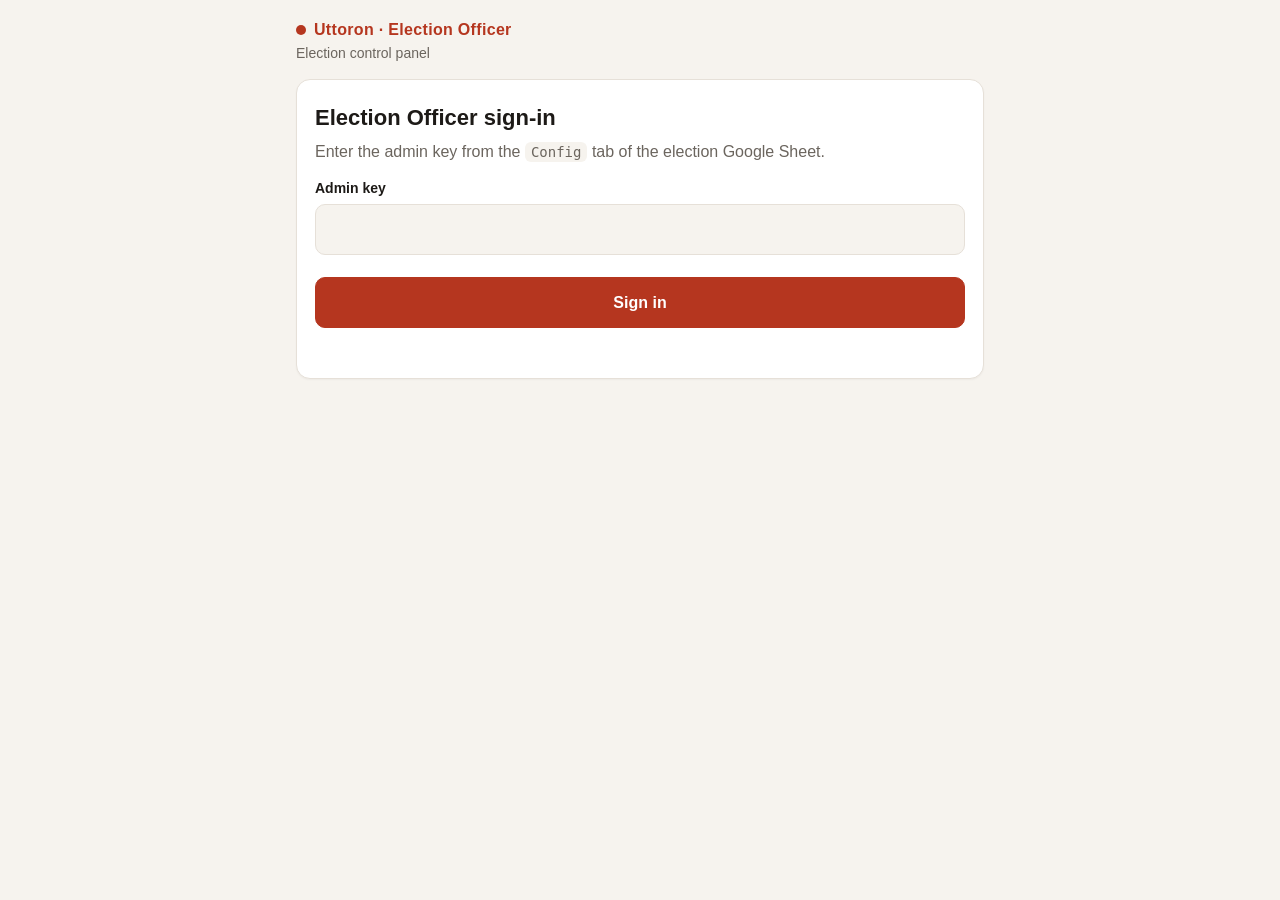
==== admin.html @ 101d29fc "Uttoron GBM election app: GitHub Pages front end + Apps Script backend Co-Authored-By: Claude Fable " ====
<!doctype html>
<html lang="en">
<head>
<meta charset="utf-8">
<meta name="viewport" content="width=device-width, initial-scale=1">
<meta name="robots" content="noindex">
<title>Uttoron Election — Election Officer</title>
<link rel="stylesheet" href="styles.css">
</head>
<body>
<header class="top">
  <div class="brand"><span class="dot"></span> Uttoron · Election Officer</div>
  <div class="title" id="electionName">Election control panel</div>
</header>

<main class="wrap">

  <section id="login" class="card">
    <h1>Election Officer sign-in</h1>
    <p class="muted">Enter the admin key from the <code>Config</code> tab of the election Google Sheet.</p>
    <form id="loginForm">
      <label>Admin key <input type="password" id="adminKey" autocomplete="current-password" required></label>
      <button class="btn primary" type="submit">Sign in</button>
      <div class="error" id="loginError" role="alert"></div>
    </form>
  </section>

  <section id="panel" class="card hidden">
    <div class="row" style="justify-content:space-between">
      <h1 style="margin:0">Live results</h1>
      <span id="openPill" class="pill closed">—</span>
    </div>
    <p class="muted small" id="updated"></p>

    <div class="grid">
      <div class="stat"><div class="n" id="ballots">0</div><div class="l">ballots cast</div></div>
      <div class="stat"><div class="n" id="eligible">0</div><div class="l">eligible emails</div></div>
      <div class="stat"><div class="n" id="turnout">0%</div><div class="l">turnout</div></div>
      <div class="stat"><div class="n" id="seats">26</div><div class="l">seats (X)</div></div>
    </div>

    <div class="row">
      <button class="btn ok" id="openBtn">Open voting</button>
      <button class="btn danger" id="closeBtn">Close voting</button>
      <button class="btn" id="refreshBtn">Refresh</button>
      <label style="margin:0;display:flex;align-items:center;gap:6px;font-weight:500"><input type="checkbox" id="auto" checked style="width:auto"> auto-refresh (10s)</label>
    </div>
    <div class="error" id="panelError" role="alert"></div>

    <div id="tieNotice" class="notice hidden">⚠ Tie at the cutoff — the candidates highlighted in yellow have the same vote count as the last winning seat. The Election Officer must resolve this (by-laws: all disputes resolved by the Election Office).</div>

    <table>
      <thead><tr><th>#</th><th>Candidate</th><th style="width:40%"></th><th class="num">Votes</th></tr></thead>
      <tbody id="rows"></tbody>
    </table>

    <div class="sec">
      <h2>Paper trail</h2>
      <p class="muted small">Every ballot is a row in the <code>Votes</code> tab of the Google Sheet (timestamp, email, choices, receipt). Download the tally shown above as CSV for the minutes.</p>
      <div class="row">
        <button class="btn" id="csvBtn">Download results CSV</button>
        <button class="btn" id="printBtn">Print results</button>
      </div>
    </div>

    <div class="sec">
      <h2>Before the meeting: voter codes</h2>
      <p class="muted small">Fill the <code>Voters</code> tab (email, name, membership), then generate one-time codes. Download the CSV for a mail merge, or let the script email them (Gmail limit ≈100/day on personal accounts, ≈1500/day on Workspace — use the CSV + mail merge for 1000 members).</p>
      <div class="row">
        <button class="btn" id="genBtn">Generate missing codes</button>
        <button class="btn" id="codesBtn">Download codes CSV</button>
        <button class="btn" id="sendBtn">Email codes via script</button>
      </div>
      <div class="notice ok hidden" id="codeNotice"></div>
    </div>
  </section>
</main>

<script src="config.js"></script>
<script src="mock-api.js"></script>
<script src="api.js"></script>
<script>
(function () {
  const $ = id => document.getElementById(id);
  let adminKey = sessionStorage.getItem('adminKey') || '';
  let last = null, timer = null;

  function err(id, msg) { $(id).textContent = msg || ''; }
  async function admin(action, extra) { return API.call(action, Object.assign({ adminKey }, extra || {})); }

  async function refresh() {
    try {
      const r = await admin('results');
      last = r; render(r); err('panelError', '');
      $('login').classList.add('hidden'); $('panel').classList.remove('hidden');
      sessionStorage.setItem('adminKey', adminKey);
    } catch (e) {
      if (/admin key/i.test(e.message)) { sessionStorage.removeItem('adminKey'); $('panel').classList.add('hidden'); $('login').classList.remove('hidden'); err('loginError', e.message); }
      else err('panelError', e.message);
    }
  }

  function render(r) {
    $('electionName').textContent = r.electionName;
    $('ballots').textContent = r.ballots; $('eligible').textContent = r.eligible; $('seats').textContent = r.seats;
    $('turnout').textContent = r.eligible ? Math.round(100 * r.ballots / r.eligible) + '%' : '—';
    $('openPill').textContent = r.open ? 'Voting OPEN' : 'Voting CLOSED';
    $('openPill').className = 'pill ' + (r.open ? 'open' : 'closed');
    $('openBtn').disabled = r.open; $('closeBtn').disabled = !r.open;
    $('updated').textContent = 'Updated ' + new Date(r.generatedAt).toLocaleTimeString();
    $('tieNotice').classList.toggle('hidden', !r.tieAtCutoff);

    const max = Math.max(1, ...r.ranked.map(x => x.votes));
    const cutVotes = r.ranked[r.seats - 1] ? r.ranked[r.seats - 1].votes : -1;
    const tb = $('rows'); tb.innerHTML = '';
    r.ranked.forEach((c, i) => {
      const tr = document.createElement('tr');
      const win = i < r.seats;
      if (win) tr.classList.add('win');
      if (r.tieAtCutoff && c.votes === cutVotes) tr.classList.add('tie');
      if (i === r.seats - 1) tr.classList.add('cut');
      tr.innerHTML = `<td>${i + 1}</td><td></td><td><div class="bar"><span style="width:${100 * c.votes / max}%"></span></div></td><td class="num">${c.votes}</td>`;
      tr.children[1].textContent = c.name + (win ? ' ✓' : '');
      tb.appendChild(tr);
    });
  }

  $('loginForm').addEventListener('submit', e => { e.preventDefault(); adminKey = $('adminKey').value.trim(); err('loginError', ''); refresh(); });
  $('refreshBtn').addEventListener('click', refresh);
  $('openBtn').addEventListener('click', async () => { if (confirm('Open voting now?')) { await admin('setOpen', { open: true }).catch(e => err('panelError', e.message)); refresh(); } });
  $('closeBtn').addEventListener('click', async () => { if (confirm('Close voting? Members will no longer be able to submit ballots.')) { await admin('setOpen', { open: false }).catch(e => err('panelError', e.message)); refresh(); } });
  $('printBtn').addEventListener('click', () => window.print());

  function download(name, text) {
    const a = document.createElement('a'); a.href = URL.createObjectURL(new Blob([text], { type: 'text/csv' })); a.download = name; a.click();
  }
  $('csvBtn').addEventListener('click', () => {
    if (!last) return;
    const lines = [`"${last.electionName}"`, `Generated,${last.generatedAt}`, `Ballots,${last.ballots}`, `Eligible,${last.eligible}`, `Seats,${last.seats}`, '', 'Rank,Candidate,Votes,Elected'];
    last.ranked.forEach((c, i) => lines.push(`${i + 1},"${c.name.replace(/"/g, '""')}",${c.votes},${i < last.seats ? 'YES' : ''}`));
    download('uttoron-election-results.csv', lines.join('\n'));
  });
  $('genBtn').addEventListener('click', async () => {
    try { const r = await admin('generateCodes'); note(`Generated ${r.generated} new code(s).`); } catch (e) { err('panelError', e.message); }
  });
  $('codesBtn').addEventListener('click', async () => {
    try { const r = await admin('codesCsv'); download('uttoron-voter-codes.csv', r.csv); } catch (e) { err('panelError', e.message); }
  });
  $('sendBtn').addEventListener('click', async () => {
    if (!confirm('Email every voter their code now? Subject to your Gmail daily sending limit.')) return;
    try {
      const siteUrl = location.origin + location.pathname.replace(/admin\.html$/, '');
      const r = await admin('sendCodes', { siteUrl });
      note(`Sent ${r.sent}, skipped ${r.skipped}. Remaining daily quota: ${r.remainingQuota}.`);
    } catch (e) { err('panelError', e.message); }
  });
  function note(msg) { const n = $('codeNotice'); n.textContent = msg; n.classList.remove('hidden'); }

  function schedule() { clearInterval(timer); if ($('auto').checked) timer = setInterval(() => { if (!$('panel').classList.contains('hidden')) refresh(); }, 10000); }
  $('auto').addEventListener('change', schedule); schedule();

  if (adminKey) refresh();
})();
</script>
</body>
</html>
---- styles.css ----
:root {
  --bg: #f6f3ee;
  --card: #ffffff;
  --ink: #1d1a17;
  --muted: #6b655e;
  --line: #e6e0d8;
  --accent: #b5361f;        /* Uttoron red */
  --accent-ink: #ffffff;
  --accent-soft: #fbe9e4;
  --ok: #2e7d4f;
  --ok-soft: #e4f3ea;
  --warn: #9a6b00;
  --warn-soft: #fff4d6;
  --radius: 14px;
}
@media (prefers-color-scheme: dark) {
  :root {
    --bg: #15130f; --card: #1f1c18; --ink: #f3efe9; --muted: #a79f95; --line: #332e28;
    --accent: #e0553a; --accent-soft: #3a1f19; --ok: #5fc48a; --ok-soft: #173424; --warn: #e4b24a; --warn-soft: #3a2f12;
  }
}
* { box-sizing: border-box; }
html, body { margin: 0; padding: 0; }
body {
  background: var(--bg); color: var(--ink);
  font: 16px/1.45 -apple-system, BlinkMacSystemFont, "Segoe UI", Roboto, Helvetica, Arial, sans-serif;
  -webkit-font-smoothing: antialiased;
}
.hidden { display: none !important; }
.muted { color: var(--muted); }
.small { font-size: 14px; }
.center { text-align: center; }

.top { padding: 18px 16px 6px; max-width: 720px; margin: 0 auto; }
.brand { font-weight: 700; letter-spacing: .02em; display: flex; align-items: center; gap: 8px; color: var(--accent); }
.dot { width: 10px; height: 10px; border-radius: 50%; background: var(--accent); display: inline-block; }
.title { font-size: 14px; color: var(--muted); margin-top: 2px; }

.wrap { max-width: 720px; margin: 0 auto; padding: 10px 16px 40px; }
.card { background: var(--card); border: 1px solid var(--line); border-radius: var(--radius); padding: 22px 18px; box-shadow: 0 1px 2px rgba(0,0,0,.04); }
.card h1 { font-size: 22px; margin: 0 0 6px; }
.card p { margin: 6px 0 14px; }

label { display: block; font-weight: 600; font-size: 14px; margin: 14px 0 6px; }
input[type=email], input[type=text], input[type=search], input[type=password] {
  width: 100%; font: inherit; font-size: 17px; padding: 12px 14px; border: 1px solid var(--line); border-radius: 10px;
  background: var(--bg); color: var(--ink); margin-top: 6px;
}
input:focus { outline: 2px solid var(--accent); outline-offset: 1px; border-color: transparent; }
input.code { text-transform: uppercase; letter-spacing: .2em; font-family: ui-monospace, Menlo, monospace; }

.btn {
  font: inherit; font-weight: 600; font-size: 16px; padding: 13px 18px; border-radius: 10px; cursor: pointer;
  border: 1px solid var(--line); background: var(--card); color: var(--ink); width: 100%; margin-top: 16px;
}
.btn.primary { background: var(--accent); color: var(--accent-ink); border-color: var(--accent); }
.btn:disabled { opacity: .45; cursor: not-allowed; }
.btn.danger { background: #8a1f10; color: #fff; border-color: #8a1f10; }
.btn.ok { background: var(--ok); color: #fff; border-color: var(--ok); }
.link { background: none; border: none; color: var(--accent); font: inherit; font-weight: 600; cursor: pointer; padding: 6px 8px; }
.actions { display: flex; gap: 10px; }
.actions .btn { flex: 1; }

.error { color: var(--accent); font-weight: 600; min-height: 1.2em; margin-top: 10px; font-size: 15px; }
.status { margin-top: 14px; }
.pill { display: inline-block; padding: 5px 11px; border-radius: 999px; font-size: 13px; font-weight: 700; }
.pill.open { background: var(--ok-soft); color: var(--ok); }
.pill.closed { background: var(--warn-soft); color: var(--warn); }

.voter-line { font-size: 14px; color: var(--muted); margin-bottom: 8px; }
.voter-line b { color: var(--ink); }

.sticky-counter {
  position: sticky; top: 0; z-index: 5; display: flex; align-items: center; justify-content: space-between;
  background: var(--card); border: 1px solid var(--line); border-radius: 10px; padding: 10px 12px; margin: 10px 0;
}
.sticky-counter.full { background: var(--ok-soft); border-color: var(--ok); }
.counter { font-weight: 700; font-size: 18px; }
.search { margin: 4px 0 10px; }

.cands { list-style: none; padding: 0; margin: 0; display: grid; gap: 8px; }
@media (min-width: 560px) { .cands { grid-template-columns: 1fr 1fr; } }
.cand {
  display: flex; align-items: center; gap: 12px; padding: 12px 14px; border: 1px solid var(--line); border-radius: 10px;
  cursor: pointer; user-select: none; background: var(--card); transition: background .12s, border-color .12s, opacity .12s;
}
.cand:hover { border-color: var(--accent); }
.cand .box { width: 22px; height: 22px; border-radius: 6px; border: 2px solid var(--muted); flex: none; display: grid; place-items: center; color: #fff; font-weight: 800; font-size: 14px; }
.cand.on { background: var(--accent-soft); border-color: var(--accent); }
.cand.on .box { background: var(--accent); border-color: var(--accent); }
.cand.on .box::after { content: "✓"; }
.cand.dim { opacity: .5; }
.cand-text { display: flex; flex-direction: column; }
.cand-name { font-weight: 600; }
.cand-note { font-size: 13px; color: var(--muted); }

.review-list { padding-left: 22px; margin: 8px 0 10px; columns: 1; }
@media (min-width: 560px) { .review-list { columns: 2; } }
.review-list li { padding: 4px 0; break-inside: avoid; }

.check { width: 64px; height: 64px; border-radius: 50%; background: var(--ok-soft); color: var(--ok); font-size: 34px; display: grid; place-items: center; margin: 6px auto 12px; font-weight: 800; }
.receipt { font-family: ui-monospace, Menlo, monospace; font-size: 30px; letter-spacing: .25em; font-weight: 800; margin: 2px 0 10px; }

.foot { text-align: center; color: var(--muted); font-size: 13px; padding: 0 16px 30px; max-width: 720px; margin: 0 auto; }

/* ---- admin ---- */
.grid { display: grid; gap: 12px; grid-template-columns: repeat(auto-fit, minmax(140px, 1fr)); margin: 12px 0; }
.stat { background: var(--bg); border: 1px solid var(--line); border-radius: 10px; padding: 12px 14px; }
.stat .n { font-size: 26px; font-weight: 800; }
.stat .l { font-size: 13px; color: var(--muted); }
table { width: 100%; border-collapse: collapse; margin-top: 10px; font-size: 15px; }
th, td { text-align: left; padding: 8px 10px; border-bottom: 1px solid var(--line); }
th { font-size: 13px; color: var(--muted); font-weight: 600; }
tr.win td { background: var(--ok-soft); }
tr.cut td { border-bottom: 3px solid var(--accent); }
tr.tie td { background: var(--warn-soft); }
td.num { text-align: right; font-variant-numeric: tabular-nums; font-weight: 700; }
.bar { height: 6px; background: var(--line); border-radius: 3px; overflow: hidden; }
.bar > span { display: block; height: 100%; background: var(--accent); }
.row { display: flex; gap: 10px; flex-wrap: wrap; align-items: center; }
.row .btn { width: auto; margin-top: 0; }
.notice { padding: 10px 12px; border-radius: 10px; background: var(--warn-soft); color: var(--warn); font-weight: 600; margin: 10px 0; }
.notice.ok { background: var(--ok-soft); color: var(--ok); }
.sec { margin-top: 22px; padding-top: 16px; border-top: 1px solid var(--line); }
.sec h2 { font-size: 17px; margin: 0 0 6px; }
code { background: var(--bg); padding: 2px 6px; border-radius: 6px; font-size: 14px; }
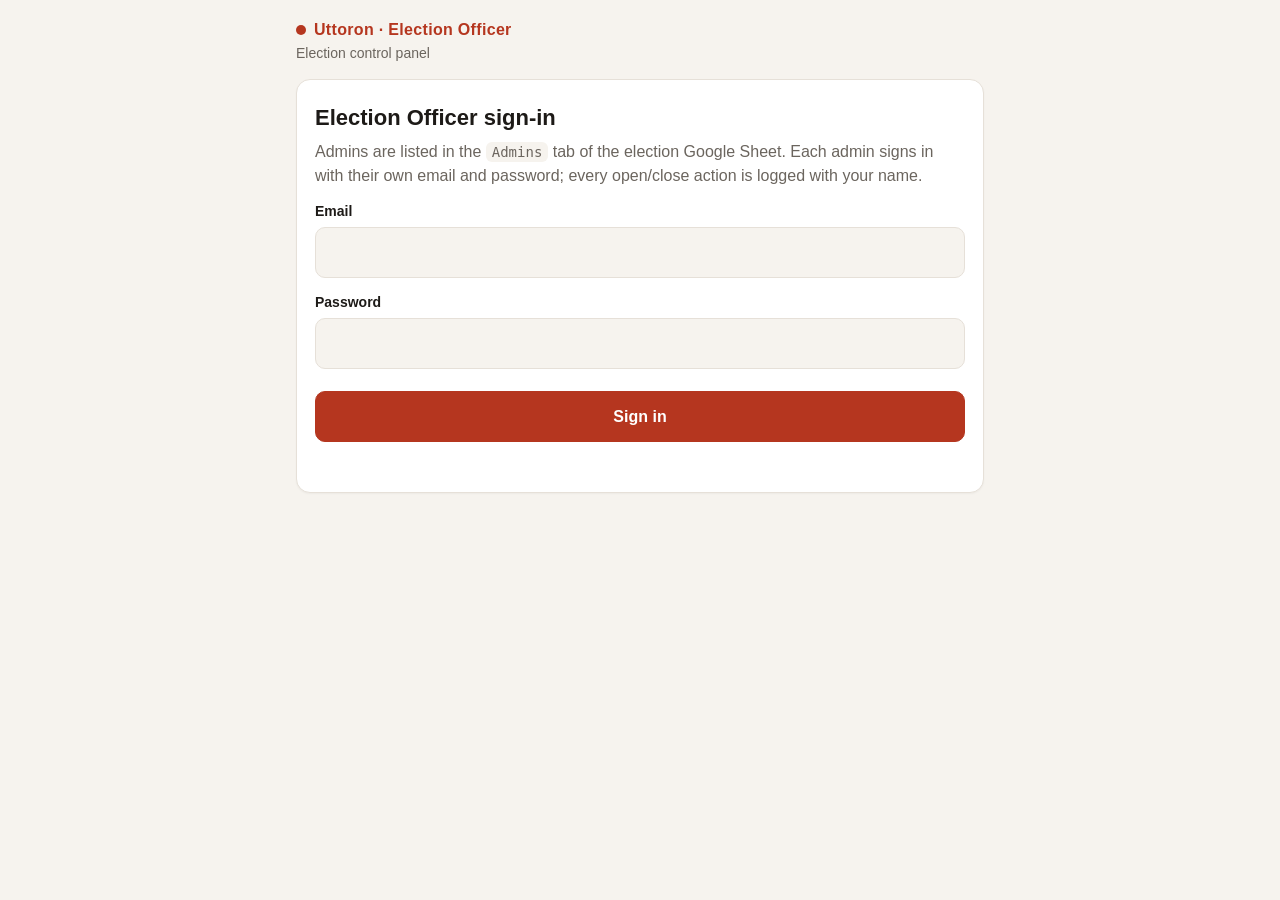
==== commit 900cc35c: "Per-admin login (Admins tab + session tokens); 10s closing countdown on voter screens Co-Authored-By" ====
--- a/admin.html
+++ b/admin.html
@@ -17,9 +17,10 @@
 
   <section id="login" class="card">
     <h1>Election Officer sign-in</h1>
-    <p class="muted">Enter the admin key from the <code>Config</code> tab of the election Google Sheet.</p>
+    <p class="muted">Admins are listed in the <code>Admins</code> tab of the election Google Sheet. Each admin signs in with their own email and password; every open/close action is logged with your name.</p>
     <form id="loginForm">
-      <label>Admin key <input type="password" id="adminKey" autocomplete="current-password" required></label>
+      <label>Email <input type="email" id="adminEmail" autocomplete="username" required></label>
+      <label>Password <input type="password" id="adminPassword" autocomplete="current-password" required></label>
       <button class="btn primary" type="submit">Sign in</button>
       <div class="error" id="loginError" role="alert"></div>
     </form>
@@ -28,8 +29,9 @@
   <section id="panel" class="card hidden">
     <div class="row" style="justify-content:space-between">
       <h1 style="margin:0">Live results</h1>
-      <span id="openPill" class="pill closed">—</span>
-    </div>
+      <div class="row"><span id="openPill" class="pill closed">—</span> <span class="muted small" id="whoami"></span> <button class="link" id="logoutBtn">Sign out</button></div>
+    </div>
+    <div class="notice hidden" id="closingNotice">Closing voting — voters see a countdown: <b id="adminCd">10</b></div>
     <p class="muted small" id="updated"></p>
 
     <div class="grid">
@@ -82,22 +84,40 @@
 <script>
 (function () {
   const $ = id => document.getElementById(id);
-  let adminKey = sessionStorage.getItem('adminKey') || '';
-  let last = null, timer = null;
+  let token = sessionStorage.getItem('adminToken') || '';
+  let adminName = sessionStorage.getItem('adminName') || '';
+  let last = null, timer = null, cdTimer = null;
 
   function err(id, msg) { $(id).textContent = msg || ''; }
-  async function admin(action, extra) { return API.call(action, Object.assign({ adminKey }, extra || {})); }
+  async function admin(action, extra) { return API.call(action, Object.assign({ token }, extra || {})); }
+  function showLogin(msg) {
+    token = ''; sessionStorage.removeItem('adminToken'); sessionStorage.removeItem('adminName');
+    $('panel').classList.add('hidden'); $('login').classList.remove('hidden'); err('loginError', msg || '');
+  }
 
   async function refresh() {
     try {
       const r = await admin('results');
       last = r; render(r); err('panelError', '');
       $('login').classList.add('hidden'); $('panel').classList.remove('hidden');
-      sessionStorage.setItem('adminKey', adminKey);
+      $('whoami').textContent = adminName ? 'Signed in as ' + adminName : '';
     } catch (e) {
-      if (/admin key/i.test(e.message)) { sessionStorage.removeItem('adminKey'); $('panel').classList.add('hidden'); $('login').classList.remove('hidden'); err('loginError', e.message); }
+      if (e.data && e.data.authRequired) showLogin(e.message);
       else err('panelError', e.message);
     }
+  }
+
+  // Mirror of the voters' countdown so the Officer knows when the window has actually shut.
+  function trackClose(closeAt) {
+    clearInterval(cdTimer);
+    if (!closeAt) { $('closingNotice').classList.add('hidden'); return; }
+    $('closingNotice').classList.remove('hidden');
+    const tick = () => {
+      const left = Math.ceil((closeAt - Date.now()) / 1000);
+      if (left <= 0) { clearInterval(cdTimer); $('closingNotice').classList.add('hidden'); refresh(); return; }
+      $('adminCd').textContent = Math.min(left, 10) + (left > 10 ? ' (starting…)' : '');
+    };
+    tick(); cdTimer = setInterval(tick, 250);
   }
 
   function render(r) {
@@ -106,7 +126,9 @@
     $('turnout').textContent = r.eligible ? Math.round(100 * r.ballots / r.eligible) + '%' : '—';
     $('openPill').textContent = r.open ? 'Voting OPEN' : 'Voting CLOSED';
     $('openPill').className = 'pill ' + (r.open ? 'open' : 'closed');
-    $('openBtn').disabled = r.open; $('closeBtn').disabled = !r.open;
+    $('openBtn').disabled = r.open; $('closeBtn').disabled = !r.open || !!r.closeAt;
+    if (r.open && r.closeAt && !cdTimer) trackClose(r.closeAt);
+    if (!r.open) trackClose(null);
     $('updated').textContent = 'Updated ' + new Date(r.generatedAt).toLocaleTimeString();
     $('tieNotice').classList.toggle('hidden', !r.tieAtCutoff);
 
@@ -125,10 +147,25 @@
     });
   }
 
-  $('loginForm').addEventListener('submit', e => { e.preventDefault(); adminKey = $('adminKey').value.trim(); err('loginError', ''); refresh(); });
+  $('loginForm').addEventListener('submit', async e => {
+    e.preventDefault(); err('loginError', '');
+    try {
+      const r = await API.call('adminLogin', { email: $('adminEmail').value.trim(), password: $('adminPassword').value });
+      token = r.token; adminName = r.name || r.email;
+      sessionStorage.setItem('adminToken', token); sessionStorage.setItem('adminName', adminName);
+      $('adminPassword').value = '';
+      refresh();
+    } catch (e2) { err('loginError', e2.message); }
+  });
+  $('logoutBtn').addEventListener('click', async () => { try { await admin('adminLogout'); } catch (e) {} showLogin(''); });
   $('refreshBtn').addEventListener('click', refresh);
   $('openBtn').addEventListener('click', async () => { if (confirm('Open voting now?')) { await admin('setOpen', { open: true }).catch(e => err('panelError', e.message)); refresh(); } });
-  $('closeBtn').addEventListener('click', async () => { if (confirm('Close voting? Members will no longer be able to submit ballots.')) { await admin('setOpen', { open: false }).catch(e => err('panelError', e.message)); refresh(); } });
+  $('closeBtn').addEventListener('click', async () => {
+    if (!confirm('Close voting? Voters will see a 10-second countdown, then no more ballots are accepted.')) return;
+    try { const r = await admin('setOpen', { open: false }); trackClose(r.closeAt); $('closeBtn').disabled = true; }
+    catch (e) { err('panelError', e.message); }
+    refresh();
+  });
   $('printBtn').addEventListener('click', () => window.print());
 
   function download(name, text) {
@@ -159,7 +196,7 @@
   function schedule() { clearInterval(timer); if ($('auto').checked) timer = setInterval(() => { if (!$('panel').classList.contains('hidden')) refresh(); }, 10000); }
   $('auto').addEventListener('change', schedule); schedule();
 
-  if (adminKey) refresh();
+  if (token) refresh();
 })();
 </script>
 </body>
--- a/styles.css
+++ b/styles.css
@@ -124,3 +124,12 @@
 .sec { margin-top: 22px; padding-top: 16px; border-top: 1px solid var(--line); }
 .sec h2 { font-size: 17px; margin: 0 0 6px; }
 code { background: var(--bg); padding: 2px 6px; border-radius: 6px; font-size: 14px; }
+
+/* ---- closing countdown overlay ---- */
+.overlay { position: fixed; inset: 0; z-index: 50; background: rgba(20, 16, 12, .72); display: grid; place-items: center; padding: 16px; backdrop-filter: blur(2px); }
+.overlay-card { background: var(--card); border-radius: var(--radius); padding: 26px 22px; text-align: center; max-width: 420px; width: 100%; box-shadow: 0 20px 60px rgba(0,0,0,.35); }
+.overlay-title { font-weight: 800; font-size: 20px; color: var(--accent); letter-spacing: .02em; }
+.big-num { font-size: 120px; line-height: 1; font-weight: 900; font-variant-numeric: tabular-nums; margin: 10px 0 6px; color: var(--ink); animation: pulse 1s ease-in-out infinite; }
+.big-num.urgent { color: var(--accent); }
+@keyframes pulse { 0% { transform: scale(1); } 50% { transform: scale(1.06); } 100% { transform: scale(1); } }
+.overlay .btn { margin-top: 14px; }
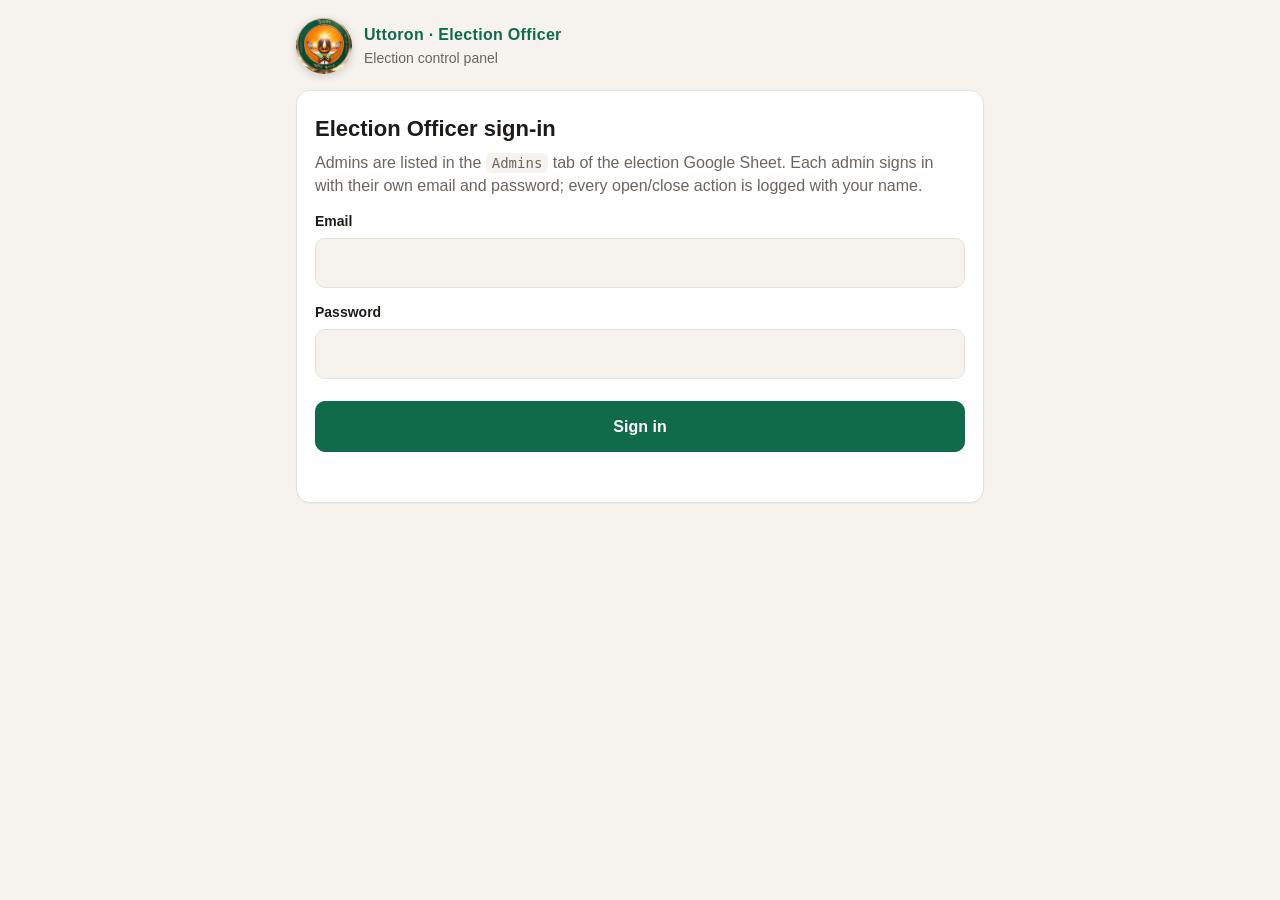
==== commit 5dd21875: "Uttoron logo + favicon, green theme from logo, show voter name on ballot Co-Authored-By: Claude Fabl" ====
--- a/admin.html
+++ b/admin.html
@@ -5,12 +5,16 @@
 <meta name="viewport" content="width=device-width, initial-scale=1">
 <meta name="robots" content="noindex">
 <title>Uttoron Election — Election Officer</title>
+<link rel="icon" href="assets/favicon.png">
 <link rel="stylesheet" href="styles.css">
 </head>
 <body>
 <header class="top">
-  <div class="brand"><span class="dot"></span> Uttoron · Election Officer</div>
+  <img class="logo" src="assets/logo.jpg" alt="Uttoron logo">
+  <div class="brand-text">
+  <div class="brand">Uttoron · Election Officer</div>
   <div class="title" id="electionName">Election control panel</div>
+  </div>
 </header>
 
 <main class="wrap">
--- a/styles.css
+++ b/styles.css
@@ -4,9 +4,9 @@
   --ink: #1d1a17;
   --muted: #6b655e;
   --line: #e6e0d8;
-  --accent: #b5361f;        /* Uttoron red */
+  --accent: #0f6b4a;        /* Uttoron green (from the logo) */
   --accent-ink: #ffffff;
-  --accent-soft: #fbe9e4;
+  --accent-soft: #e3f1ea;
   --ok: #2e7d4f;
   --ok-soft: #e4f3ea;
   --warn: #9a6b00;
@@ -16,7 +16,7 @@
 @media (prefers-color-scheme: dark) {
   :root {
     --bg: #15130f; --card: #1f1c18; --ink: #f3efe9; --muted: #a79f95; --line: #332e28;
-    --accent: #e0553a; --accent-soft: #3a1f19; --ok: #5fc48a; --ok-soft: #173424; --warn: #e4b24a; --warn-soft: #3a2f12;
+    --accent: #3fb582; --accent-soft: #15342a; --ok: #5fc48a; --ok-soft: #173424; --warn: #e4b24a; --warn-soft: #3a2f12;
   }
 }
 * { box-sizing: border-box; }
@@ -31,7 +31,9 @@
 .small { font-size: 14px; }
 .center { text-align: center; }
 
-.top { padding: 18px 16px 6px; max-width: 720px; margin: 0 auto; }
+.top { padding: 18px 16px 6px; max-width: 720px; margin: 0 auto; display: flex; align-items: center; gap: 12px; }
+.logo { width: 56px; height: 56px; border-radius: 50%; object-fit: cover; box-shadow: 0 2px 8px rgba(0,0,0,.18); flex: none; }
+.brand-text { min-width: 0; }
 .brand { font-weight: 700; letter-spacing: .02em; display: flex; align-items: center; gap: 8px; color: var(--accent); }
 .dot { width: 10px; height: 10px; border-radius: 50%; background: var(--accent); display: inline-block; }
 .title { font-size: 14px; color: var(--muted); margin-top: 2px; }
@@ -55,7 +57,7 @@
 }
 .btn.primary { background: var(--accent); color: var(--accent-ink); border-color: var(--accent); }
 .btn:disabled { opacity: .45; cursor: not-allowed; }
-.btn.danger { background: #8a1f10; color: #fff; border-color: #8a1f10; }
+.btn.danger { background: #b5361f; color: #fff; border-color: #b5361f; }
 .btn.ok { background: var(--ok); color: #fff; border-color: var(--ok); }
 .link { background: none; border: none; color: var(--accent); font: inherit; font-weight: 600; cursor: pointer; padding: 6px 8px; }
 .actions { display: flex; gap: 10px; }
@@ -128,8 +130,8 @@
 /* ---- closing countdown overlay ---- */
 .overlay { position: fixed; inset: 0; z-index: 50; background: rgba(20, 16, 12, .72); display: grid; place-items: center; padding: 16px; backdrop-filter: blur(2px); }
 .overlay-card { background: var(--card); border-radius: var(--radius); padding: 26px 22px; text-align: center; max-width: 420px; width: 100%; box-shadow: 0 20px 60px rgba(0,0,0,.35); }
-.overlay-title { font-weight: 800; font-size: 20px; color: var(--accent); letter-spacing: .02em; }
+.overlay-title { font-weight: 800; font-size: 20px; color: #b5361f; letter-spacing: .02em; }
 .big-num { font-size: 120px; line-height: 1; font-weight: 900; font-variant-numeric: tabular-nums; margin: 10px 0 6px; color: var(--ink); animation: pulse 1s ease-in-out infinite; }
-.big-num.urgent { color: var(--accent); }
+.big-num.urgent { color: #b5361f; }
 @keyframes pulse { 0% { transform: scale(1); } 50% { transform: scale(1.06); } 100% { transform: scale(1); } }
 .overlay .btn { margin-top: 14px; }
